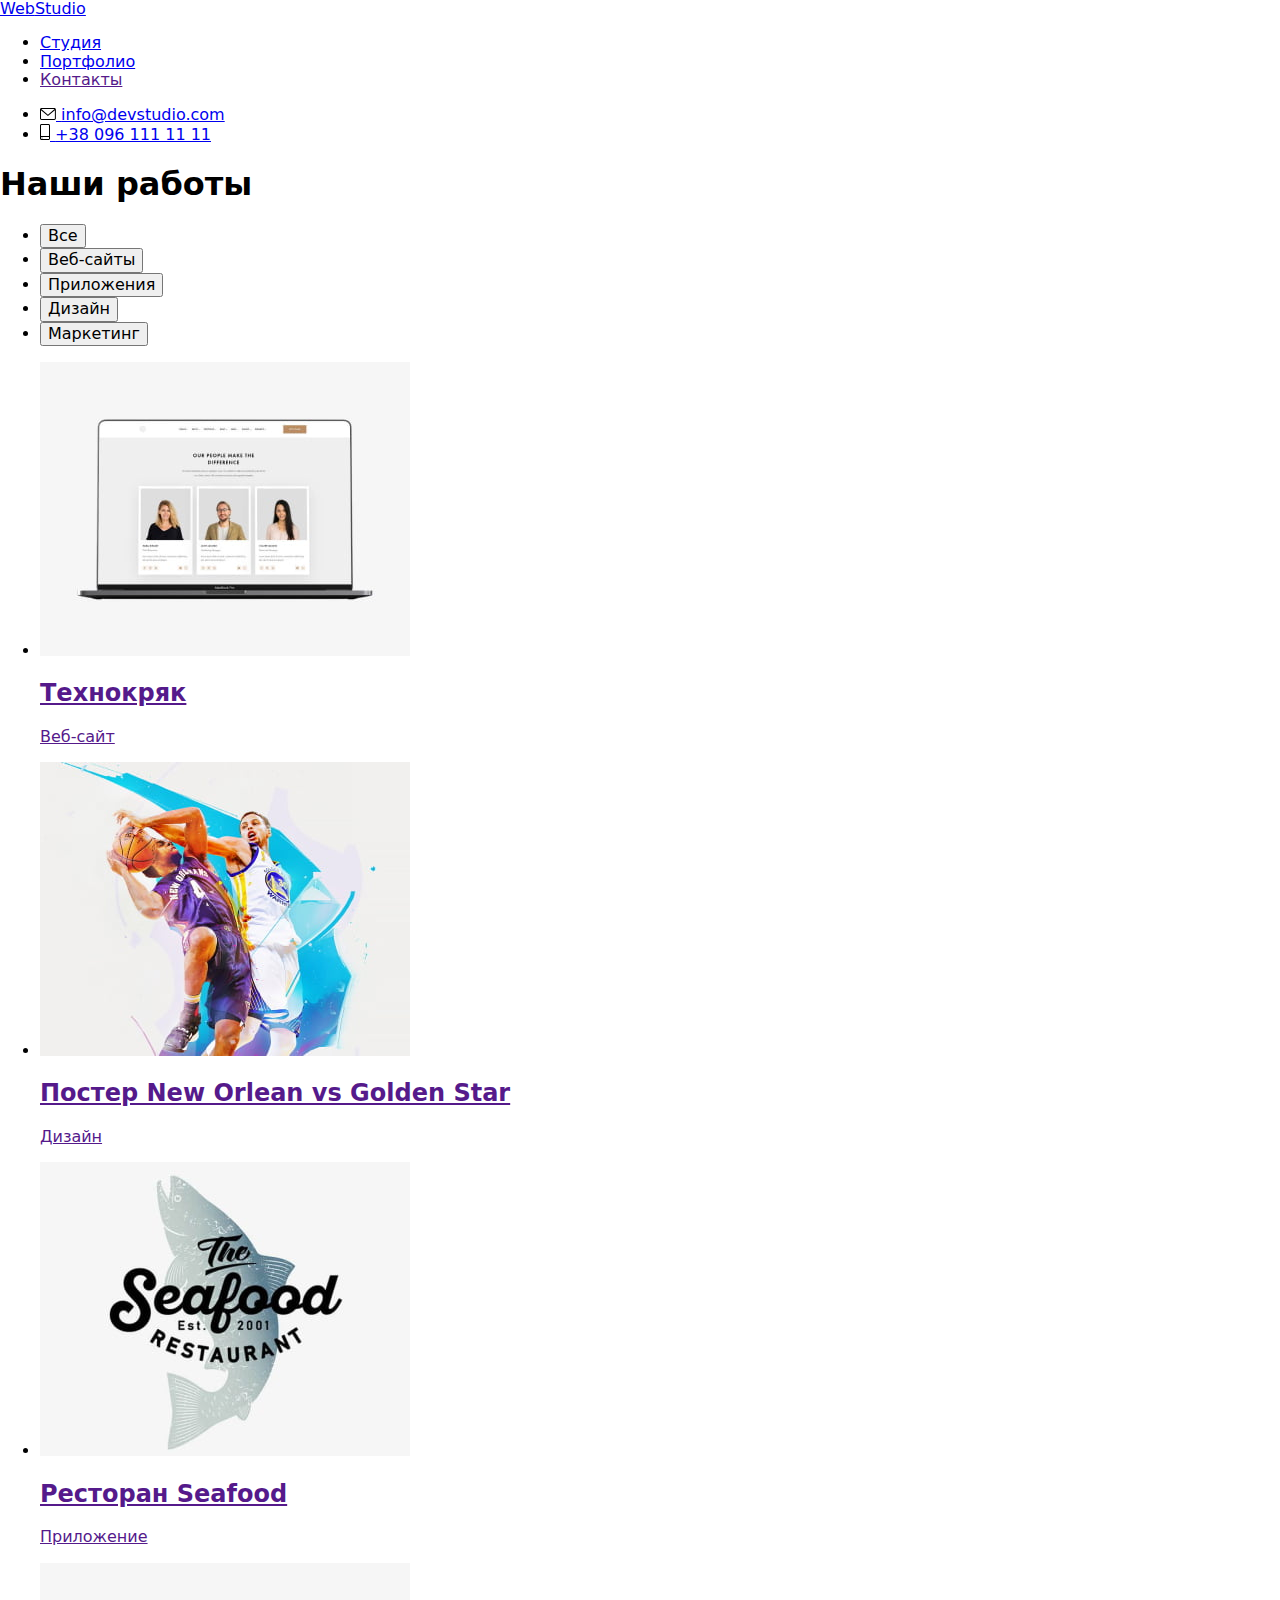
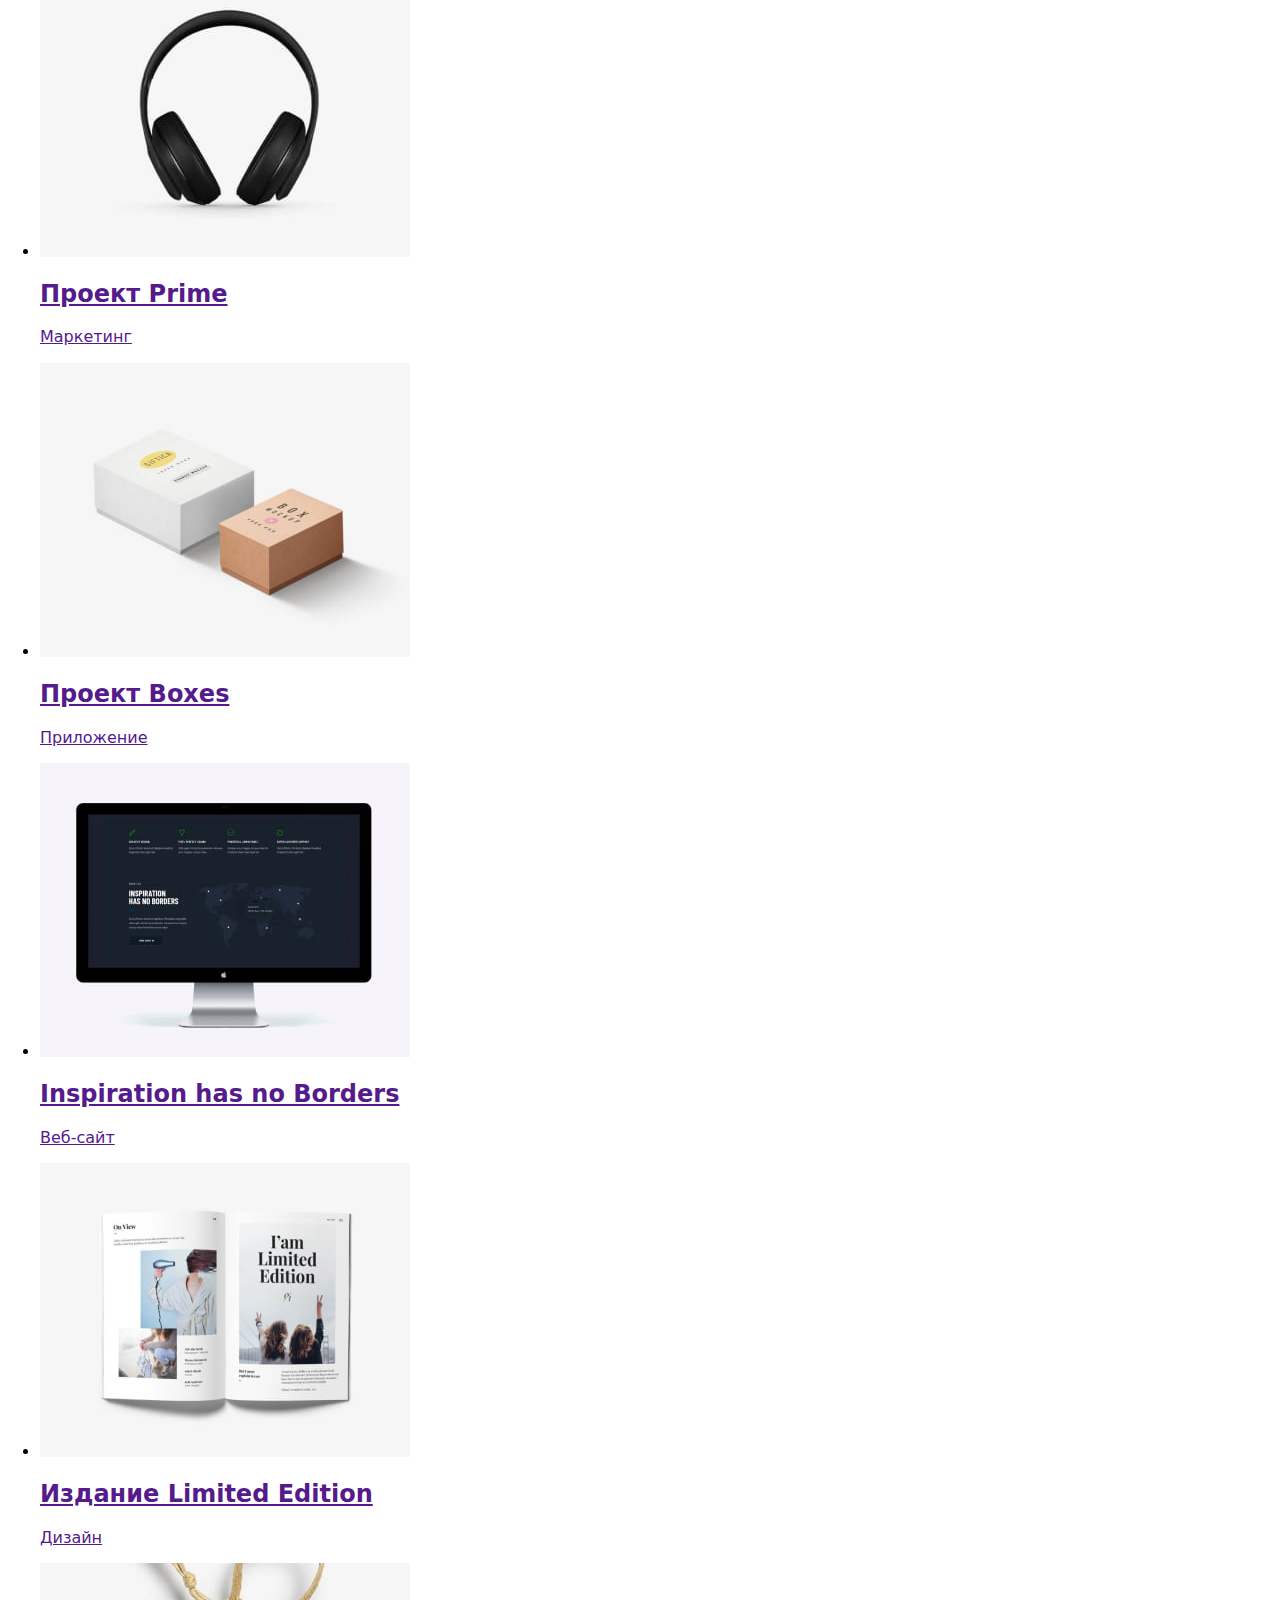
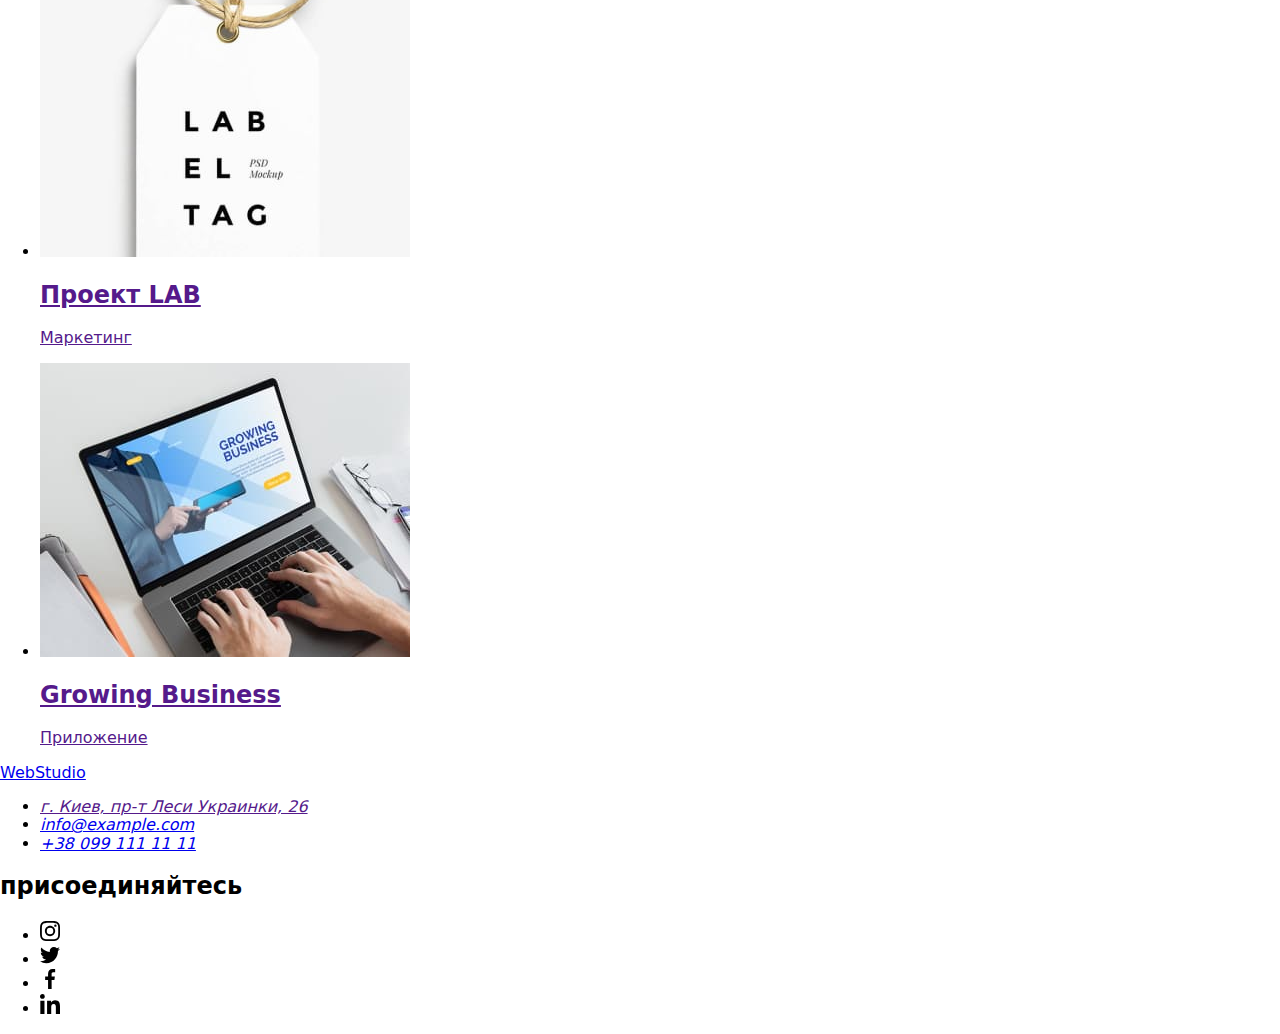
==== portfolio.html @ 8b088727 "Додавання коду" ====
<!DOCTYPE html>
<html lang="ru">
<head>
    <meta charset="UTF-8">
    <meta http-equiv="X-UA-Compatible" content="IE=edge">
    <meta name="viewport" content="width=device-width, initial-scale=1.0">
    <title>Document</title>
    <link rel="stylesheet" href="https://cdnjs.cloudflare.com/ajax/libs/modern-normalize/1.1.0/modern-normalize.min.css">
    <link href="https://fonts.googleapis.com/css2?family=Raleway:wght@700&family=Roboto:wght@400;500;700;900&display=swap" rel="stylesheet">
    <link rel="stylesheet" href="./styles.css">
</head>
<body>
    <header class="page-header">
        <nav class=" container nav-list">
            <a href="./index.html" class="logo-header"><span class="logo-web">Web</span>Studio</a>
            <ul class="site-nav list">
                <li class="item"><a  class="link" href="./index.html" >Студия</a></li>
                <li class="item"><a  class="link current" href="./portfolio.html" >Портфолио</a></li>
                <li class="item"><a  class="link" href="" >Контакты</a></li>
            </ul>
            <ul class="auth-nav list">
                <li class="item">                    
                        <a  class="link" href="mailto:info@devstudio.com">
                            <svg class="auth-icon"   width="16" height="12">
                                <use href="./images/sprite.svg#icon-email" ></use>
                            </svg>
                            <span>info@devstudio.com</span>
                        </a>
                    </li>
                    <li class="item">
                        <a  class="link" href="tel:+380961111111" >
                            <svg class="auth-icon"  width="10" height="16">
                                <use href="./images/sprite.svg#icon-phone"></use>
                             </svg>
                             <span>+38 096 111 11 11</span>
                         </a>
                    </li>
            </ul>
         </nav>       
    </header>
    <main>
        <section class="section portfolio">
           <div class="container">
                <h1 class="visually-hidden">Наши работы</h1>
                <ul class="filter-list">
                    <li class="item"><button type="button" class="btn">Все</button></li>
                    <li class="item"><button type="button" class="btn">Веб-сайты</button></li>
                    <li class="item"><button type="button" class="btn">Приложения</button></li>
                    <li class="item"><button type="button" class="btn">Дизайн</button></li>
                    <li class="item"><button type="button" class="btn">Маркетинг</button></li>
                </ul>
                <ul class="works-container">
                    <li class="item"> 
                        <a class="works-link" href="">
                            <img src="./images/Портфолио/Techno.jpg" alt="Проект Технокряк" width="370">
                            <div class="portfolio-descr">
                               <h2 class="work-title">Технокряк</h3>
                                <p class="work-descr">Веб-сайт</p> 
                            </div>
                        </a>
                    </li>
                    <li class="item">
                        <a class="works-link" href="">
                            <img src="./images/Портфолио/Bascketball.jpg" alt="Проект постера к баскетбольному матчу" width="370">
                            <div class="portfolio-descr">
                               <h2 class="work-title">Постер New Orlean vs Golden Star</h3>
                                <p class="work-descr">Дизайн</p> 
                            </div>
                        </a>
                    </li>
                    <li class="item">
                        <a class="works-link" href="">
                            <img src="./images/Портфолио/Seafood-rest.jpg" alt="Проект ресторана морской кухни" width="370">
                            <div class="portfolio-descr">
                               <h2 class="work-title">Ресторан Seafood</h3>
                                <p class="work-descr">Приложение</p> 
                            </div>
                        </a>
                    </li>
                    <li class="item">
                        <a class="works-link" href="">
                            <img src="./images/Портфолио/Prime.jpg" alt="Проект наушников Прайм" width="370">
                            <div class="portfolio-descr">
                               <h2 class="work-title">Проект Prime</h3>
                                <p class="work-descr">Маркетинг</p> 
                            </div>
                        </a>
                    </li>
                    <li class="item">
                        <a class="works-link" href="">
                            <img src="./images/Портфолио/Boxes.jpg" alt="Проект офрмленния коробок" width="370">
                            <div class="portfolio-descr">
                               <h2 class="work-title">Проект Boxes</h3>
                            <p class="work-descr">Приложение</p> 
                            </div>
                        </a>
                    </li>
                    <li class="item">
                        <a class="works-link" href="">
                            <img src="./images/Портфолио/Inspiration.jpg" alt="Проект Вдохновение" width="370">
                            <div class="portfolio-descr">
                               <h2 class="work-title">Inspiration has no Borders</h3>
                                <p class="work-descr">Веб-сайт</p> 
                            </div>
                        </a>
                    </li>
                    <li class="item">
                        <a class="works-link" href="">
                            <img src="./images/Портфолио/LimEditional.jpg" alt="Проект журнала" width="370">
                            <div class="portfolio-descr">
                               <h2 class="work-title">Издание Limited Edition</h3>
                                <p class="work-descr">Дизайн</p> 
                            </div>
                        </a>
                    </li>
                    <li class="item">
                        <a class="works-link" href="">
                            <img src="./images/Портфолио/LAB.jpg" alt="Проект ЛАБ" width="370">
                            <div class="portfolio-descr">
                               <h2 class="work-title">Проект LAB</h3>
                                <p class="work-descr">Маркетинг</p> 
                            </div>
                        </a>
                    </li>
                    <li class="item">
                        <a class="works-link" href="">
                            <img src="./images/Портфолио/GrowBusiness.jpg" alt="Проект по развитию бизнеса" width="370">
                            <div class="portfolio-descr">
                               <h2 class="work-title">Growing Business</h3>
                                <p class="work-descr">Приложение</p>  
                            </div>
                        </a>  
                    </li>
                </ul>
           </div>
        </section>
    </main>
    <footer class="footer">
        <div class="container info">
            <div>
                <a class="logo-footer" href="./index.html" ><span class="logo-web">Web</span><span class="logo-studio">Studio</span></a>
        <address>
           <ul class="address">
               <li class="item"><a href="">г. Киев, пр-т Леси Украинки, 26 </a></li>
               <li class="item"><span class="contacts"><a href="mailto:info@example.com">info@example.com</a></span></li>
               <li class="item"><span class="contacts"><a href="tel:+380991111111">+38 099 111 11 11</a></span></li>
           </ul>       
        </address>
            </div>
            <div class="footer-link">
            <strong><h2 class="social-title">присоединяйтесь</h2></strong>
            <ul class="social-list-footer">
                <li class="social-item-footer">
                    <a class="social-link-footer" href="https://www.instagram.com">
                        <svg class="social-icon-footer" width="20" height="20">
                            <use href="./images/sprite.svg#icon-instagram"></use>
                        </svg>
                    </a>
                </li>
                <li class="social-item-footer">
                    <a class="social-link-footer" href="https://twitter.com">
                        <svg class="social-icon-footer" width="20" height="20">
                            <use href="./images/sprite.svg#icon-twitter"></use>
                        </svg>
                    </a>
                </li>
                <li class="social-item-footer">
                    <a class="social-link-footer" href="https://www.facebook.com/">
                        <svg class="social-icon-footer" width="20" height="20">
                            <use href="./images/sprite.svg#icon-facebook"></use>
                        </svg>
                    </a>
                </li>
                <li class="social-item-footer">
                    <a class="social-link-footer" href="https://www.linkedin.com">
                        <svg class="social-icon-footer" width="20" height="20">
                            <use href="./images/sprite.svg#icon-linkedin"></use>
                        </svg>
                    </a>
                </li>
            </ul>
        </div>
        </div>
    </footer>
</body>
</html>
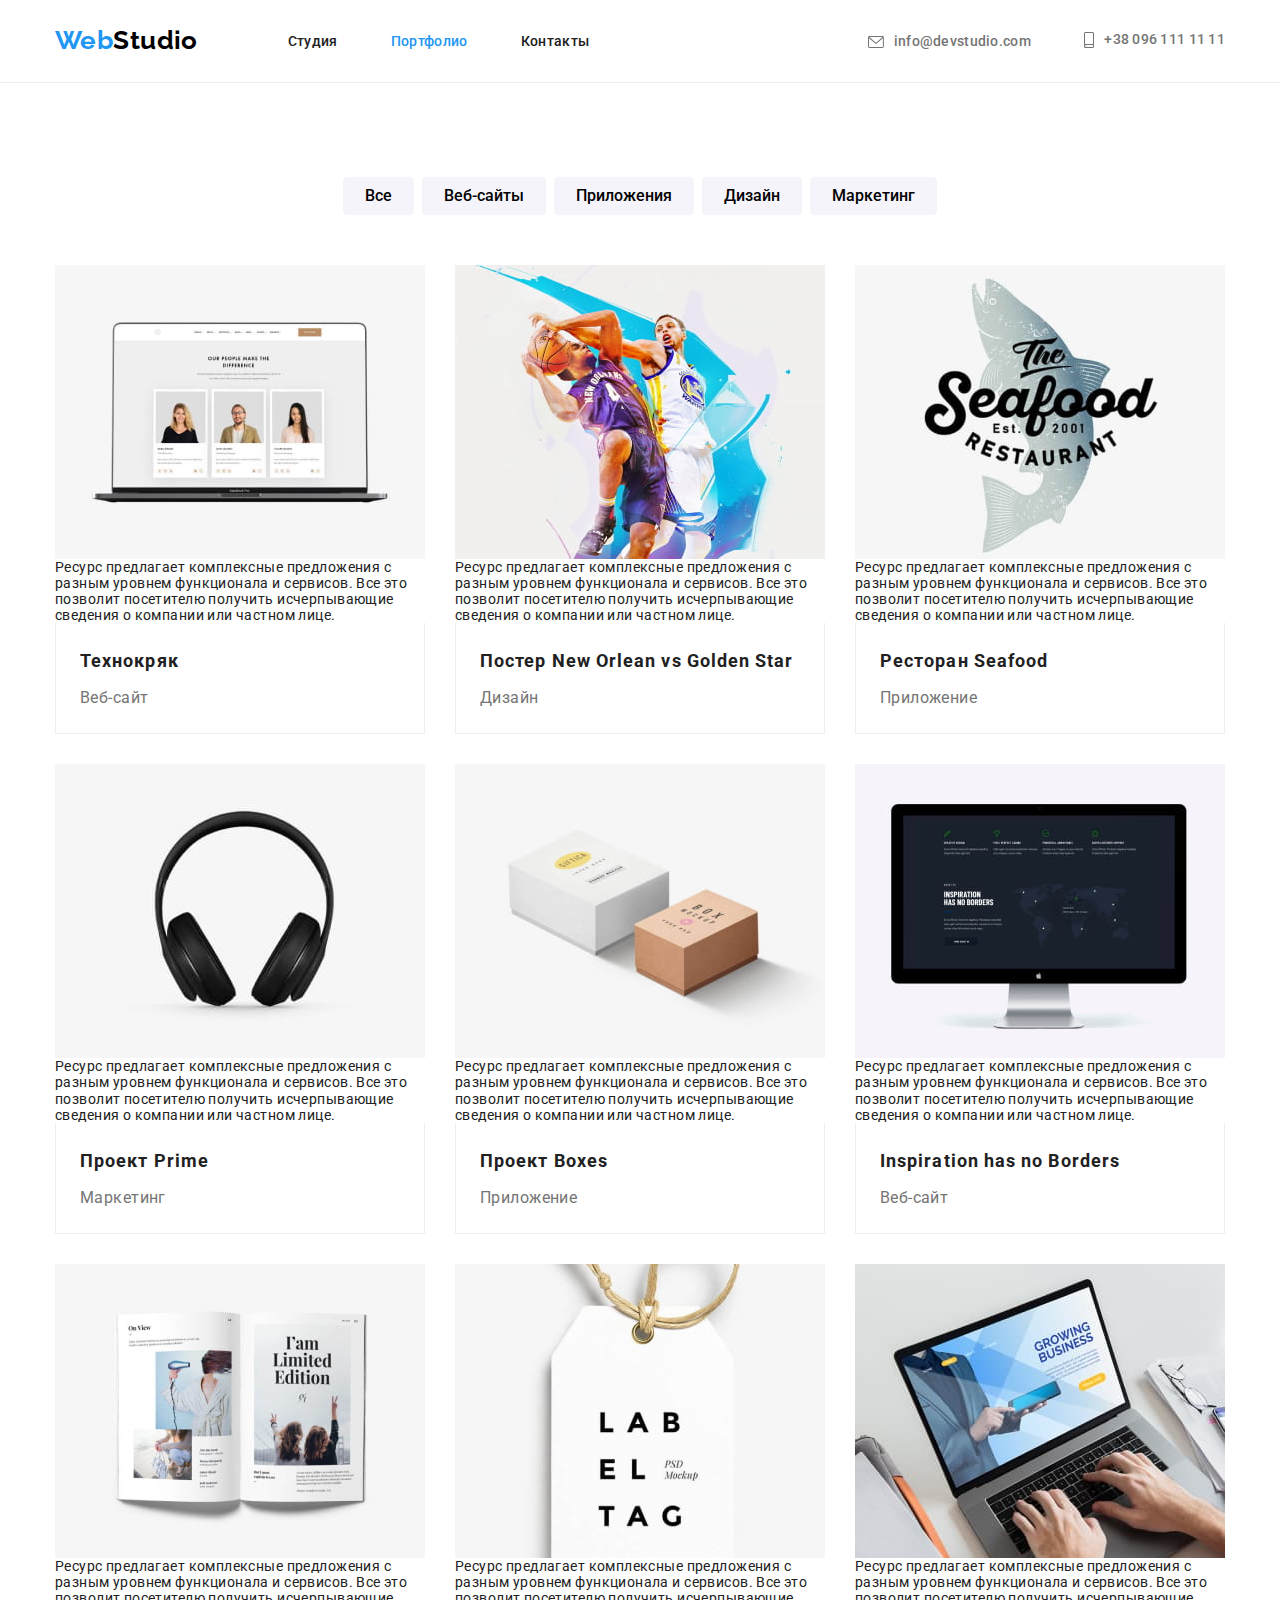
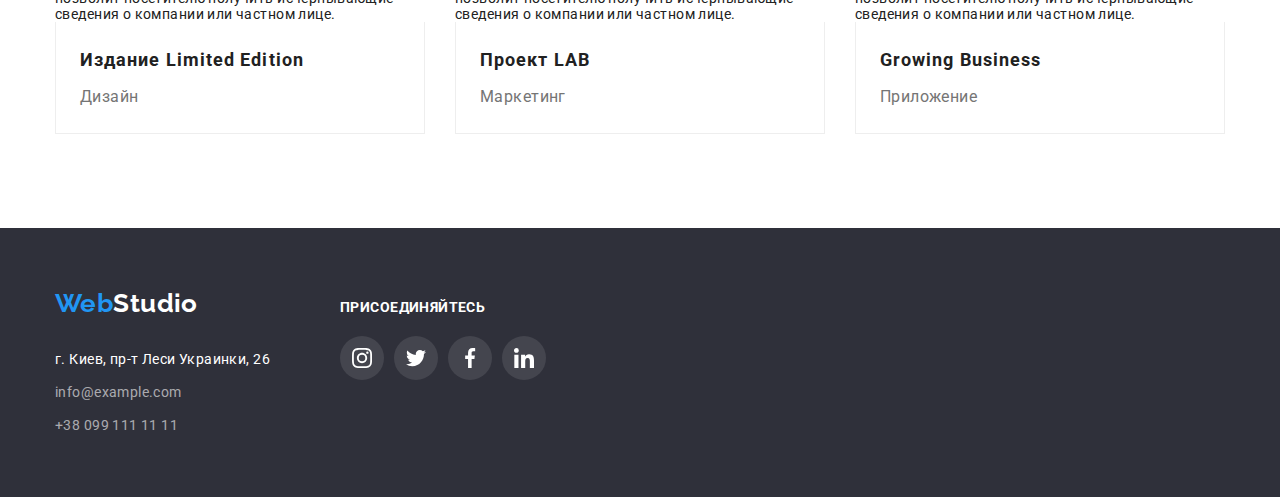
==== commit 350eb668: "Додавання вихідного коду з новим кодом js" ====
--- a/portfolio.html
+++ b/portfolio.html
@@ -52,82 +52,127 @@
                 <ul class="works-container">
                     <li class="item"> 
                         <a class="works-link" href="">
-                            <img src="./images/Портфолио/Techno.jpg" alt="Проект Технокряк" width="370">
-                            <div class="portfolio-descr">
-                               <h2 class="work-title">Технокряк</h3>
+                            <div class="product-thumb">
+                                <img src="./images/Портфолио/Techno.jpg" alt="Проект Технокряк" width="370">
+                                <div class="product-descr">
+                                    <p>Ресурс предлагает комплексные предложения с разным уровнем функционала и сервисов. Все это позволит посетителю получить исчерпывающие сведения о компании или частном лице.</p>
+                                </div>
+                            </div>
+                            <div class="portfolio-descr">
+                                <h2 class="work-title">Технокряк</h3>
                                 <p class="work-descr">Веб-сайт</p> 
                             </div>
                         </a>
                     </li>
                     <li class="item">
                         <a class="works-link" href="">
-                            <img src="./images/Портфолио/Bascketball.jpg" alt="Проект постера к баскетбольному матчу" width="370">
-                            <div class="portfolio-descr">
-                               <h2 class="work-title">Постер New Orlean vs Golden Star</h3>
-                                <p class="work-descr">Дизайн</p> 
-                            </div>
-                        </a>
-                    </li>
-                    <li class="item">
-                        <a class="works-link" href="">
-                            <img src="./images/Портфолио/Seafood-rest.jpg" alt="Проект ресторана морской кухни" width="370">
-                            <div class="portfolio-descr">
-                               <h2 class="work-title">Ресторан Seafood</h3>
-                                <p class="work-descr">Приложение</p> 
-                            </div>
-                        </a>
-                    </li>
-                    <li class="item">
-                        <a class="works-link" href="">
-                            <img src="./images/Портфолио/Prime.jpg" alt="Проект наушников Прайм" width="370">
-                            <div class="portfolio-descr">
-                               <h2 class="work-title">Проект Prime</h3>
-                                <p class="work-descr">Маркетинг</p> 
-                            </div>
-                        </a>
-                    </li>
-                    <li class="item">
-                        <a class="works-link" href="">
-                            <img src="./images/Портфолио/Boxes.jpg" alt="Проект офрмленния коробок" width="370">
-                            <div class="portfolio-descr">
-                               <h2 class="work-title">Проект Boxes</h3>
-                            <p class="work-descr">Приложение</p> 
-                            </div>
-                        </a>
-                    </li>
-                    <li class="item">
-                        <a class="works-link" href="">
-                            <img src="./images/Портфолио/Inspiration.jpg" alt="Проект Вдохновение" width="370">
-                            <div class="portfolio-descr">
-                               <h2 class="work-title">Inspiration has no Borders</h3>
-                                <p class="work-descr">Веб-сайт</p> 
-                            </div>
-                        </a>
-                    </li>
-                    <li class="item">
-                        <a class="works-link" href="">
-                            <img src="./images/Портфолио/LimEditional.jpg" alt="Проект журнала" width="370">
-                            <div class="portfolio-descr">
-                               <h2 class="work-title">Издание Limited Edition</h3>
-                                <p class="work-descr">Дизайн</p> 
-                            </div>
-                        </a>
-                    </li>
-                    <li class="item">
-                        <a class="works-link" href="">
-                            <img src="./images/Портфолио/LAB.jpg" alt="Проект ЛАБ" width="370">
-                            <div class="portfolio-descr">
-                               <h2 class="work-title">Проект LAB</h3>
-                                <p class="work-descr">Маркетинг</p> 
-                            </div>
-                        </a>
-                    </li>
-                    <li class="item">
-                        <a class="works-link" href="">
-                            <img src="./images/Портфолио/GrowBusiness.jpg" alt="Проект по развитию бизнеса" width="370">
-                            <div class="portfolio-descr">
-                               <h2 class="work-title">Growing Business</h3>
-                                <p class="work-descr">Приложение</p>  
+                            <div class="product-thumb">
+                                <img src="./images/Портфолио/Bascketball.jpg" alt="Проект постера к баскетбольному матчу" width="370">
+                                <div class="product-descr">
+                                    <p>Ресурс предлагает комплексные предложения с разным уровнем функционала и сервисов. Все это позволит посетителю получить исчерпывающие сведения о компании или частном лице.</p>
+                                </div>
+                            </div>
+                            <div class="portfolio-descr">
+                                <h2 class="work-title">Постер New Orlean vs Golden Star</h3>
+                                <p class="work-descr">Дизайн</p>
+                            </div> 
+                        </a>
+                    </li>
+                    <li class="item">
+                        <a class="works-link" href="">
+                            <div class="product-thumb">
+                                <img src="./images/Портфолио/Seafood-rest.jpg" alt="Проект ресторана морской кухни" width="370">
+                                <div class="product-descr">
+                                    <p>Ресурс предлагает комплексные предложения с разным уровнем функционала и сервисов. Все это позволит посетителю получить исчерпывающие сведения о компании или частном лице.</p>
+                                </div>
+                            </div>
+                            <div class="portfolio-descr">
+                                <h2 class="work-title">Ресторан Seafood</h3>
+                                <p class="work-descr">Приложение</p>
+                            </div>
+                        </a>
+                    </li>
+                    <li class="item">
+                        <a class="works-link" href="">
+                            <div class="product-thumb">
+                                <img src="./images/Портфолио/Prime.jpg" alt="Проект наушников Прайм" width="370">
+                                <div class="product-descr">
+                                    <p>Ресурс предлагает комплексные предложения с разным уровнем функционала и сервисов. Все это позволит посетителю получить исчерпывающие сведения о компании или частном лице.</p>
+                                </div>
+                            </div>
+                            <div class="portfolio-descr">
+                                <h2 class="work-title">Проект Prime</h3>
+                                <p class="work-descr">Маркетинг</p>
+                            </div>
+                        </a>
+                    </li>
+                    <li class="item">
+                        <a class="works-link" href="">
+                            <div class="product-thumb">
+                                <img src="./images/Портфолио/Boxes.jpg" alt="Проект офрмленния коробок" width="370">
+                                <div class="product-descr">
+                                    <p>Ресурс предлагает комплексные предложения с разным уровнем функционала и сервисов. Все это позволит посетителю получить исчерпывающие сведения о компании или частном лице.</p>
+                                </div>
+                            </div>
+                            <div class="portfolio-descr">
+                                <h2 class="work-title">Проект Boxes</h3>
+                                <p class="work-descr">Приложение</p>
+                            </div> 
+                        </a>
+                    </li>
+                    <li class="item">
+                        <a class="works-link" href="">
+                            <div class="product-thumb">
+                                <img src="./images/Портфолио/Inspiration.jpg" alt="Проект Вдохновение" width="370">
+                                <div class="product-descr">
+                                    <p>Ресурс предлагает комплексные предложения с разным уровнем функционала и сервисов. Все это позволит посетителю получить исчерпывающие сведения о компании или частном лице.</p>
+                                </div>
+                            </div>
+                            <div class="portfolio-descr">
+                                <h2 class="work-title">Inspiration has no Borders</h3>
+                                <p class="work-descr">Веб-сайт</p>
+                            </div> 
+                        </a>
+                    </li>
+                    <li class="item">
+                        <a class="works-link" href="">
+                            <div class="product-thumb">
+                                <img src="./images/Портфолио/LimEditional.jpg" alt="Проект журнала" width="370">
+                                 <div class="product-descr">
+                                    <p>Ресурс предлагает комплексные предложения с разным уровнем функционала и сервисов. Все это позволит посетителю получить исчерпывающие сведения о компании или частном лице.</p>
+                                </div>
+                            </div>
+                            <div class="portfolio-descr">
+                                <h2 class="work-title">Издание Limited Edition</h3>
+                                <p class="work-descr">Дизайн</p>
+                            </div> 
+                        </a>
+                    </li>
+                    <li class="item">
+                        <a class="works-link" href="">
+                            <div class="product-thumb">
+                                <img src="./images/Портфолио/LAB.jpg" alt="Проект ЛАБ" width="370">
+                                <div class="product-descr">
+                                    <p>Ресурс предлагает комплексные предложения с разным уровнем функционала и сервисов. Все это позволит посетителю получить исчерпывающие сведения о компании или частном лице.</p>
+                                </div>
+                            </div>
+                            <div class="portfolio-descr">
+                                <h2 class="work-title">Проект LAB</h3>
+                                <p class="work-descr">Маркетинг</p>
+                            </div> 
+                        </a>
+                    </li>
+                    <li class="item">
+                        <a class="works-link" href="">
+                            <div class="product-thumb">
+                                <img src="./images/Портфолио/GrowBusiness.jpg" alt="Проект по развитию бизнеса" width="370">
+                                <div class="product-descr">
+                                    <p>Ресурс предлагает комплексные предложения с разным уровнем функционала и сервисов. Все это позволит посетителю получить исчерпывающие сведения о компании или частном лице.</p>
+                                </div>
+                            </div>
+                            <div class="portfolio-descr">
+                                <h2 class="work-title">Growing Business</h3>
+                                <p class="work-descr">Приложение</p>
                             </div>
                         </a>  
                     </li>
--- a/styles.css
+++ b/styles.css
@@ -0,0 +1,472 @@
+/* Settings */
+:root{
+    --main-background-color: e5e5e5;
+    --secondary-background-color:#ffffff;
+    --third-background-color:#2f303a;
+    --main-text-color:#212121;
+    --secondary-text-color:#757575;
+    --white-color:#ffffff;
+    --color-of-active:#2196f3;
+    --logo-color:#000000;
+    --color-btn:#f5f4fa;
+    --main-btn-active:#188ce8;
+    --border-color-header:#ececec;
+    --color-of-icon:#afb1b8;
+}
+body{
+    color:var(--main-text-color);
+    background-color: var(--main-background-color);
+    font-family: Roboto, sans-serif;
+    letter-spacing: 0.03em;
+    font-size: 14px;
+}
+h1,h2,h3,ul,p{
+    margin: 0;
+    padding: 0;
+}
+ul{
+    list-style: none;
+}
+img{
+    display: block;
+    width: 100%;
+    height: auto;
+}
+.container{
+    width: 1200px;
+    padding-left: 15px;
+    padding-right: 15px;
+    margin-left: auto;
+    margin-right: auto;
+    }
+/*Header*/ 
+.page-header{
+    border-bottom: 1px solid var(--border-color-header);
+}
+.nav-list{ 
+    display: flex;
+    align-items: center;
+}
+.logo-header{
+    margin-right: 90px;
+
+    color:var(--logo-color);
+    font-family: 'Raleway';
+    font-weight: 700;
+    font-size: 26px;
+    line-height: 1.2;
+    text-decoration: none;  
+}
+.logo-header:hover,
+.logo-header:focus{
+    color: var(--color-of-active);
+}
+.logo-web{
+    color: var(--color-of-active);
+}
+.site-nav .link{
+    padding-top: 32px;
+    padding-bottom: 32px;
+
+    color:var(--main-color);
+    font-family: 'Roboto';
+    font-weight: 500;
+    line-height: 1.14;
+    letter-spacing: 0.02em;
+    text-decoration: none;
+} 
+.site-nav .link.current{
+    color: var(--color-of-active);
+}
+ .site-nav .link:hover,
+ .site-nav .link:focus {
+    color: var(--color-of-active); 
+ }
+ .site-nav .item{
+   display: inline-block;
+   align-items: center;
+}
+.site-nav .item+.item{
+margin-left:50px;
+}
+.auth-nav .link {
+    display: flex;
+    align-items: center;
+    padding-top: 32px;
+    padding-bottom: 32px;
+    fill: var(--secondary-text-color);
+    color: var(--secondary-text-color);
+    font-family: 'Roboto';
+    font-weight: 500;
+    line-height: 1.14;
+    letter-spacing: 0.02em; 
+    text-decoration: none;
+}  
+.auth-nav .link:hover,
+ .auth-nav .link:focus{
+    fill: var(--color-of-active);
+    color: var(--color-of-active);
+ }
+.auth-nav .item{
+    display: inline-flex;
+    align-items:center;
+}
+.auth-nav .item+.item{
+    margin-left:50px;
+}
+.auth-nav{
+    margin-left: auto;
+}
+.auth-icon{
+    margin-right: 10px;
+}
+/*Hero section*/
+.section{
+    padding-top: 94px;
+    padding-bottom: 94px;
+}
+.visually-hidden {
+    position: absolute;
+    width: 1px;
+    height: 1px;
+    margin: -1px;
+    border: 0;
+    padding: 0;
+    
+    white-space: nowrap;
+    clip-path: inset(100%);
+    clip: rect(0 0 0 0);
+    overflow: hidden;
+  }
+.hero{
+    padding-top: 200px;
+    padding-bottom: 200px;
+
+    background-image: linear-gradient(rgba(47, 48, 58, 0.4),rgba(47, 48, 58, 0.4)), url(./images/Студия/Img.jpg);
+    background-repeat: no-repeat;
+    background-position: center;
+    text-align: center;
+    background-color: var(--third-background-color);
+    max-width: 1600px;
+    margin: 0 auto;
+}
+.main-title{
+    width: 696px;
+    margin-left: auto;
+    margin-right: auto;
+    margin-bottom: 30px;
+
+    text-transform: uppercase;
+    color:var(--white-color);
+    font-weight: 900;
+    font-size: 44px;
+    line-height: 1.4;
+    letter-spacing: 0.06em;
+}
+.main.btn{
+    display: inline-block;
+    padding: 10px 32px;
+    border-radius: 4px;
+    border: none;
+    min-width: 200px;
+
+    color: var(--white-color);
+    background-color: var(--color-of-active);
+    box-shadow: 0px 4px 4px rgba(0, 0, 0, 0.15);
+    font-weight: 700;
+    font-size: 16px;
+    line-height: 1.9;
+    letter-spacing: 0.06em;
+}
+.main.btn:hover,
+.main.btn:focus{
+    background-color: var(--main-btn-active);
+}
+.title{
+    font-size: 36px;
+    line-height: 1.17;
+    text-align: center;
+}
+/* Features */
+
+.features-list{
+    display:inline-flex; 
+}
+.features-list .item{
+    width: 270px;
+}
+.features-list .item+.item{
+    margin-left: 30px;
+}
+.icon{
+    display: flex;
+    align-items: center;
+    justify-content: center;
+    width: 270px;
+    height: 120px;
+    background-color:var(--color-btn);
+    margin-bottom: 30px;
+}
+.title-features{
+    text-transform: uppercase;
+    font-size: 14px;
+    line-height: 1.14;
+    margin-bottom: 10px;
+}
+.features-about{
+    color: var(--secondary-text-color);
+    line-height: 1.7;
+}
+
+    /* Works list */
+.section.work{
+        padding-top: 0;
+    }
+.title.work{
+    margin-bottom: 50px;
+}
+.work-list{
+    display: flex;
+}
+.work-list .item+.item{
+    margin-left: 30px;
+}
+
+/* Team */
+.team.section{
+    background-color: var(--color-btn);
+}
+.team-card{
+    background-color: var(--secondary-background-color);
+    box-shadow: 0px 1px 3px rgba(0, 0, 0, 0.12), 0px 1px 1px rgba(0, 0, 0, 0.14), 0px 2px 1px rgba(0, 0, 0, 0.2);
+    border-radius: 0px 0px 4px 4px;
+}
+.team-card+.team-card{
+    margin-left: 30px;
+}
+.title.team{
+    margin-bottom: 50px;
+}
+.team-container{
+    display: flex;
+}
+.item-team{
+    margin-top: 30px;
+    margin-bottom: 10px;
+    text-align: center;
+    font-size: 16px;
+    font-weight: 500;
+    line-height: 1.19;
+}
+.team-prof{
+    margin-bottom: 16px;
+    text-align: center;
+    color: var(--secondary-text-color);
+    font-size: 16px;
+    line-height: 1.19; 
+}
+.social-list{
+    display: flex;
+    align-items: center;
+    justify-content: center;
+    margin-bottom:30px;
+}
+.social-item{
+    width: 44px;
+    height: 44px;
+}
+.social-link{
+    display: inline-block;
+    width: 100%;
+    height: 100%;
+    align-items: center;
+    fill: var(--color-of-icon);
+    padding: 12px;
+}
+.social-list li+ li{
+    margin-left: 10px;
+}
+.social-link:hover ,
+.social-link:focus {  
+    fill: var(--white-color);
+    background-color: var(--color-of-active);
+    border-radius: 50%; 
+}
+
+
+/* Client */
+.client-list{
+    display: flex;
+    padding-top: 50px;
+    
+}
+.client-link{
+    display: flex;
+    width: 170px;
+    height: 92px;
+    border: 1px solid var(--color-of-icon);
+    border-radius: 4px;
+    align-items: center;
+    justify-content: center;
+    fill:var(--color-of-icon);
+}
+.client-item+.client-item{
+    margin-left: 30px;
+}
+.client-link:hover ,
+.client-link:focus{
+    fill:var(--color-of-active);
+    border-color: var(--color-of-active);
+    
+}
+
+/*Fotter*/
+.footer{
+    background-color: var(--third-background-color);
+    padding: 60px 0;
+}
+.container.info{
+    display: flex;
+    align-items: baseline;
+}
+.footer-link{
+    margin-left: 70px;
+}
+.logo-footer{
+    color:var(--white-color);
+    font-family: 'Raleway';
+    font-weight: 700;
+    font-size: 26px;
+    line-height: 1.2;
+    text-decoration: none; 
+}
+.logo-footer:hover,
+.logo-footer:focus{
+    color: var(--color-of-active);
+}
+address{
+    margin-top: 20px;
+}
+ .address a{
+    display: inline-flex;
+    margin-top: 9px;
+
+    color: var(--white-color);
+    line-height: 1.7;
+    font-style: normal;
+    text-decoration: none;
+ }
+
+ .address span a{
+    color: rgba(255, 255, 255, 0.6);
+    text-decoration: none;
+ }
+ .address a:hover,
+ .address a:focus{
+    color: var(--color-of-active);
+ }
+ .social-title{
+    font-weight: 700;
+    font-size: 14px;
+    line-height: 1.14;
+    text-transform: uppercase;
+    color:var(--white-color);
+
+ }
+ .social-list-footer{
+    display: flex; 
+    margin-top: 20px; 
+}
+.social-item-footer{
+    width: 44px;
+    height: 44px;
+}
+.social-item-footer+.social-item-footer{
+    margin-left: 10px;
+}
+.social-link-footer{
+    display: flex;
+    width: 100%;
+    height: 100%;
+    align-items: center;
+    justify-content: center;
+    fill: var(--white-color);
+    padding: 12px;
+    border-radius: 50%; 
+    background-color: rgba(255, 255, 255, 0.1);;
+}
+.social-link-footer:hover ,
+.social-link-footer:focus {  
+    fill: var(--white-color);
+    background-color: var(--color-of-active);
+    border-radius: 50%; 
+}
+
+
+/*Portfolio*/
+.filter-list{
+    display: flex;
+    justify-content: center;
+    margin-bottom: 50px;
+}
+.filter-list .item+.item{
+    margin-left: 8px;
+}
+.btn{
+    padding: 6px 22px;
+    background-color: var(--color-btn);
+    font-weight: 500;
+    font-size: 16px;
+    line-height: 1.6;
+    border-radius: 4px;
+    border: transparent;
+}
+.btn:hover,
+.btn:focus{
+    color:var(--white-color);
+    background-color:var(--color-of-active);
+    box-shadow: 0px 3px 1px rgba(0, 0, 0, 0.1), 0px 1px 2px rgba(0, 0, 0, 0.08), 0px 2px 2px rgba(0, 0, 0, 0.12);
+    border-radius: 4px;
+    cursor: pointer;
+}
+.works-container{
+    display: flex;
+    flex-wrap: wrap;
+    gap: 30px;
+}
+/* .works-container .item:hover,
+.works-container .item:focus{
+    box-shadow: 0px 1px 1px rgba(0, 0, 0, 0.12), 0px 4px 4px rgba(0, 0, 0, 0.06), 1px 4px 6px rgba(0, 0, 0, 0.16);
+} */
+.works-container .item{
+    flex-basis: calc((100% - 60px) / 3);
+    background-color: var(--secondary-background-color);
+}
+.works-container .works-link{
+    display: block;
+    color: var(--main-text-color);
+    text-decoration: none;
+}
+.works-link:hover,
+.works-link:focus{
+    box-shadow: 0px 1px 1px rgba(0, 0, 0, 0.12), 0px 4px 4px rgba(0, 0, 0, 0.06), 1px 4px 6px rgba(0, 0, 0, 0.16);
+}
+.portfolio-descr{
+    padding: 20px 24px;
+    border-right: 1px solid #EEEEEE; 
+    border-left: 1px solid #EEEEEE;
+    border-bottom: 1px solid #EEEEEE;
+}
+.work-title{
+    margin-bottom: 4px;
+    font-weight: 700;
+    font-size: 18px;
+    line-height: 2;
+    letter-spacing: 0.06em;
+}
+.work-descr{
+    color: var(--secondary-text-color);
+    font-size: 16px;
+    line-height: 1.9; 
+  
+}
